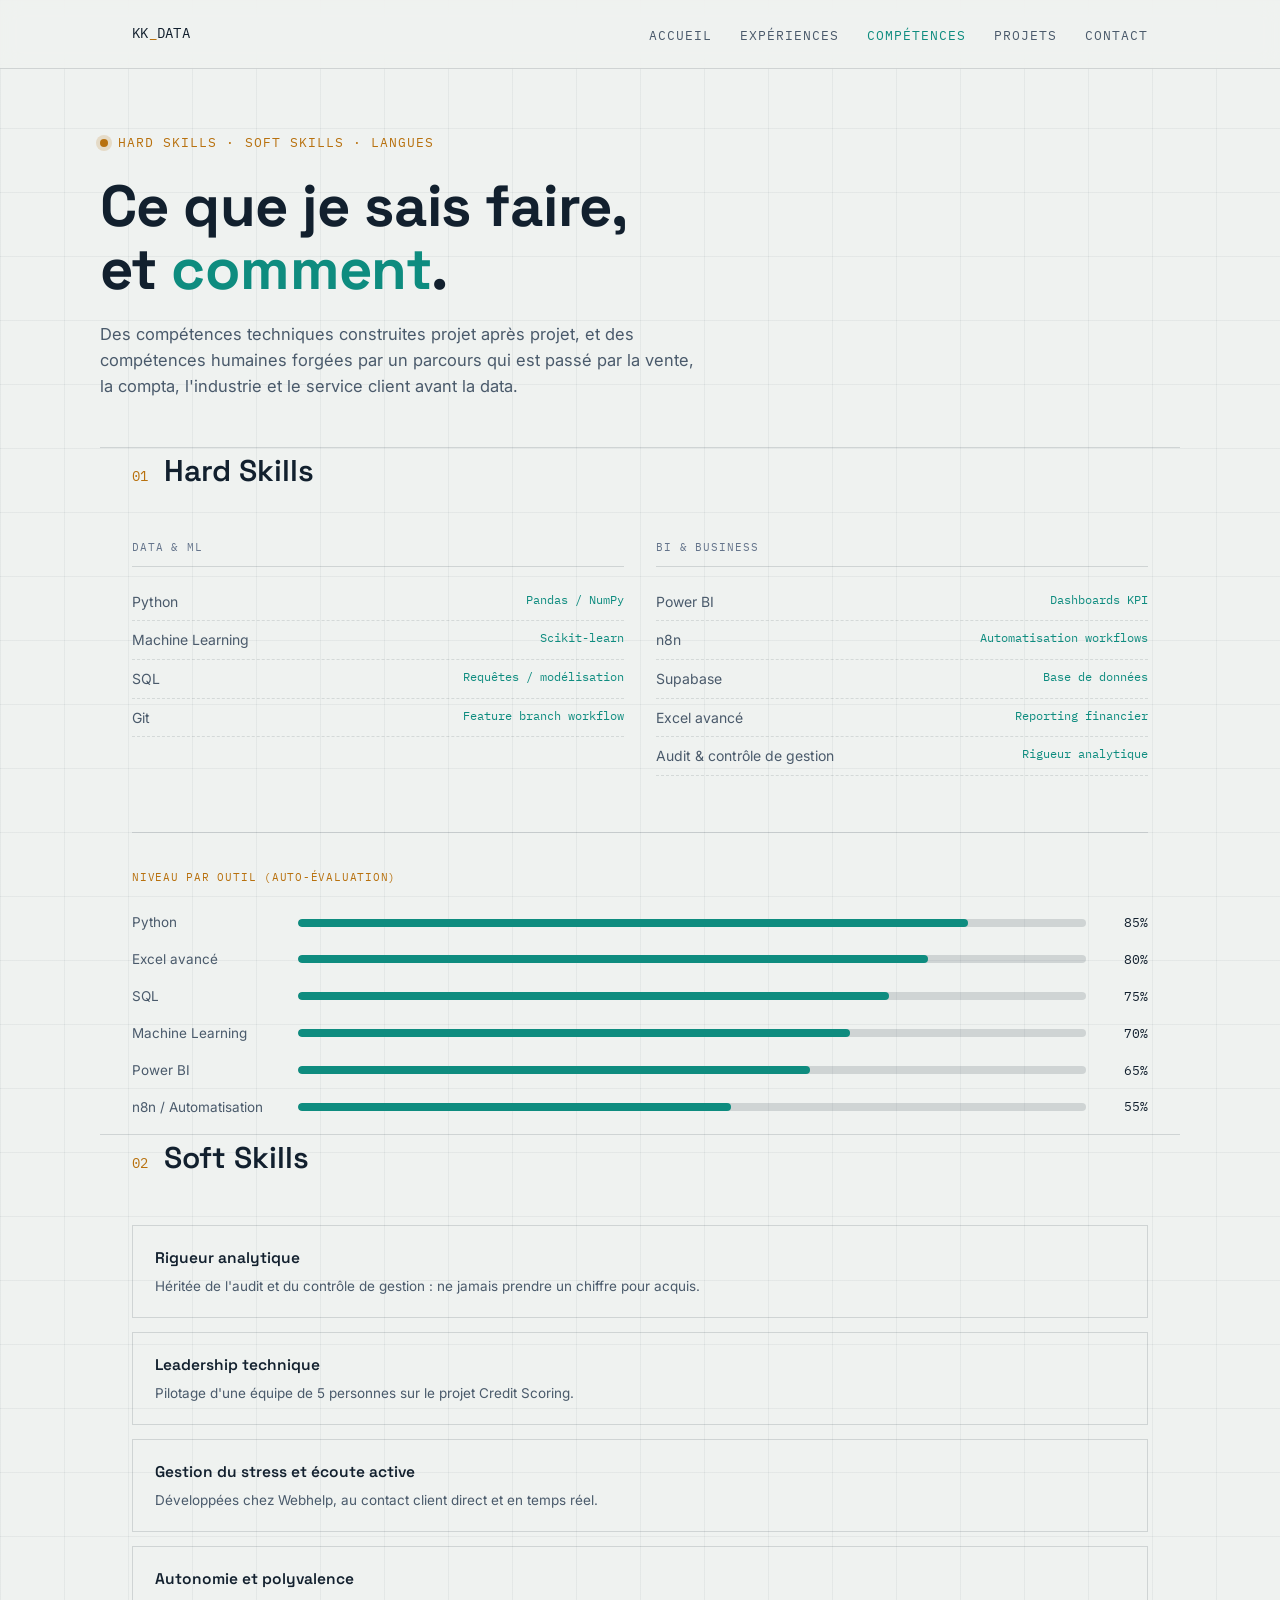
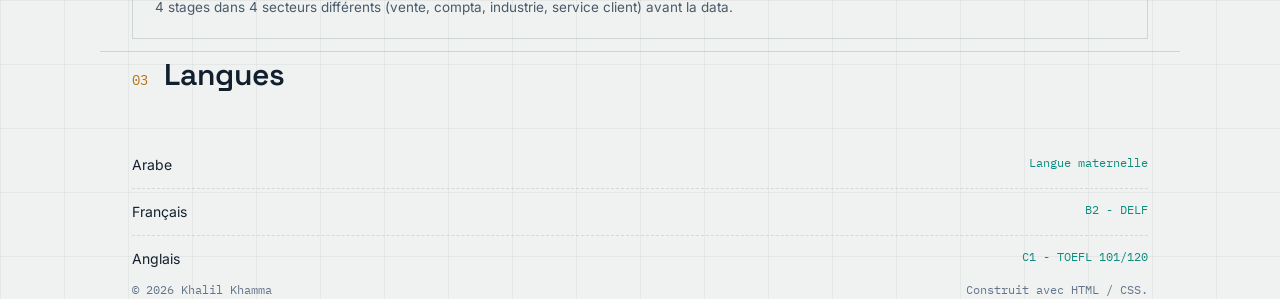
==== competences.html @ c6d3f0e8 "Add files via upload" ====
<!DOCTYPE html>
<html lang="fr">
<head>
<meta charset="UTF-8">
<meta name="viewport" content="width=device-width, initial-scale=1.0">
<meta name="color-scheme" content="light">
<title>Compétences - Khalil Khamma</title>
<link rel="preconnect" href="https://fonts.googleapis.com">
<link rel="preconnect" href="https://fonts.gstatic.com" crossorigin>
<link href="https://fonts.googleapis.com/css2?family=Space+Grotesk:wght@400;500;600;700&family=Inter:wght@400;500;600&family=IBM+Plex+Mono:wght@400;500;600&display=swap" rel="stylesheet">
<link rel="stylesheet" href="styles.css">
</head>
<body>

<header>
  <nav class="wrap">
    <a class="logo" href="index.html">KK<span>_</span>DATA</a>
    <ul class="navlinks">
      <li><a href="index.html">Accueil</a></li>
      <li><a href="experiences.html">Expériences</a></li>
      <li><a href="competences.html" class="active">Compétences</a></li>
      <li><a href="projets.html">Projets</a></li>
      <li><a href="contact.html">Contact</a></li>
    </ul>
  </nav>
</header>

<main>
  <section class="page-hero wrap">
    <div class="eyebrow">Hard skills · Soft skills · Langues</div>
    <h1>Ce que je sais faire,<br>et <span class="accent">comment</span>.</h1>
    <p class="page-sub">Des compétences techniques construites projet après projet, et des compétences humaines forgées par un parcours qui est passé par la vente, la compta, l'industrie et le service client avant la data.</p>
  </section>

  <section class="wrap">
    <div class="sec-head">
      <span class="sec-num">01</span>
      <h2 class="sec-title">Hard Skills</h2>
    </div>
    <div class="skills-grid">
      <div class="skill-col">
        <div class="col-title">Data &amp; ML</div>
        <div class="skill-item"><span>Python</span><span>Pandas / NumPy</span></div>
        <div class="skill-item"><span>Machine Learning</span><span>Scikit-learn</span></div>
        <div class="skill-item"><span>SQL</span><span>Requêtes / modélisation</span></div>
        <div class="skill-item"><span>Git</span><span>Feature branch workflow</span></div>
      </div>
      <div class="skill-col">
        <div class="col-title">BI &amp; Business</div>
        <div class="skill-item"><span>Power BI</span><span>Dashboards KPI</span></div>
        <div class="skill-item"><span>n8n</span><span>Automatisation workflows</span></div>
        <div class="skill-item"><span>Supabase</span><span>Base de données</span></div>
        <div class="skill-item"><span>Excel avancé</span><span>Reporting financier</span></div>
        <div class="skill-item"><span>Audit &amp; contrôle de gestion</span><span>Rigueur analytique</span></div>
      </div>
    </div>

    <div class="skill-chart">
      <div class="chart-label">Niveau par outil (auto-évaluation)</div>
      <div class="chart-row" data-value="85">
        <span class="chart-name">Python</span>
        <div class="chart-track"><div class="chart-fill"></div></div>
        <span class="chart-pct">85%</span>
      </div>
      <div class="chart-row" data-value="80">
        <span class="chart-name">Excel avancé</span>
        <div class="chart-track"><div class="chart-fill"></div></div>
        <span class="chart-pct">80%</span>
      </div>
      <div class="chart-row" data-value="75">
        <span class="chart-name">SQL</span>
        <div class="chart-track"><div class="chart-fill"></div></div>
        <span class="chart-pct">75%</span>
      </div>
      <div class="chart-row" data-value="70">
        <span class="chart-name">Machine Learning</span>
        <div class="chart-track"><div class="chart-fill"></div></div>
        <span class="chart-pct">70%</span>
      </div>
      <div class="chart-row" data-value="65">
        <span class="chart-name">Power BI</span>
        <div class="chart-track"><div class="chart-fill"></div></div>
        <span class="chart-pct">65%</span>
      </div>
      <div class="chart-row" data-value="55">
        <span class="chart-name">n8n / Automatisation</span>
        <div class="chart-track"><div class="chart-fill"></div></div>
        <span class="chart-pct">55%</span>
      </div>
    </div>
  </section>

  <section class="wrap">
    <div class="sec-head">
      <span class="sec-num">02</span>
      <h2 class="sec-title">Soft Skills</h2>
    </div>
    <div class="soft-skills">
      <div class="soft-item">
        <div class="st-title">Rigueur analytique</div>
        <div class="st-desc">Héritée de l'audit et du contrôle de gestion : ne jamais prendre un chiffre pour acquis.</div>
      </div>
      <div class="soft-item">
        <div class="st-title">Leadership technique</div>
        <div class="st-desc">Pilotage d'une équipe de 5 personnes sur le projet Credit Scoring.</div>
      </div>
      <div class="soft-item">
        <div class="st-title">Gestion du stress et écoute active</div>
        <div class="st-desc">Développées chez Webhelp, au contact client direct et en temps réel.</div>
      </div>
      <div class="soft-item">
        <div class="st-title">Autonomie et polyvalence</div>
        <div class="st-desc">4 stages dans 4 secteurs différents (vente, compta, industrie, service client) avant la data.</div>
      </div>
    </div>
  </section>

  <section class="wrap" style="border-bottom:none;">
    <div class="sec-head">
      <span class="sec-num">03</span>
      <h2 class="sec-title">Langues</h2>
    </div>
    <div class="lang-row"><span>Arabe</span><span class="l-level">Langue maternelle</span></div>
    <div class="lang-row"><span>Français</span><span class="l-level">B2 - DELF</span></div>
    <div class="lang-row"><span>Anglais</span><span class="l-level">C1 - TOEFL 101/120</span></div>
  </section>
</main>

<footer class="wrap">
  <span>© 2026 Khalil Khamma</span>
  <span>Construit avec HTML / CSS.</span>
</footer>

<script>
  const chartRows = document.querySelectorAll('.chart-row');
  if ('IntersectionObserver' in window) {
    const observer = new IntersectionObserver((entries) => {
      entries.forEach((entry, i) => {
        if (entry.isIntersecting) {
          const fill = entry.target.querySelector('.chart-fill');
          setTimeout(() => { fill.style.width = entry.target.dataset.value + '%'; }, i * 60);
          observer.unobserve(entry.target);
        }
      });
    }, { threshold: 0.35 });
    chartRows.forEach(row => observer.observe(row));
  } else {
    chartRows.forEach(row => {
      row.querySelector('.chart-fill').style.width = row.dataset.value + '%';
    });
  }
</script>

</body>
</html>
---- styles.css ----
:root{
  --bg:#EFF2F0;
  --ink:#0E1B2C;
  --paper:#12202E;
  --paper-dim:#4A5A6B;
  --line:rgba(16,32,47,0.14);
  --bg-grid:rgba(16,32,47,0.05);
  --teal:#0E8C7F;
  --amber:#B8710E;
  --slate:#64748B;
  --display: 'Space Grotesk', sans-serif;
  --body: 'Inter', sans-serif;
  --mono: 'IBM Plex Mono', monospace;
}

*{box-sizing:border-box; margin:0; padding:0;}

html{scroll-behavior:smooth; color-scheme:light;}

body{
  background:var(--bg);
  color:var(--paper);
  font-family:var(--body);
  line-height:1.55;
  overflow-x:hidden;
  background-image:
    linear-gradient(var(--bg-grid) 1px, transparent 1px),
    linear-gradient(90deg, var(--bg-grid) 1px, transparent 1px);
  background-size: 64px 64px;
}

a{color:inherit;}
::selection{background:var(--teal); color:#fff;}

.wrap{max-width:1080px; margin:0 auto; padding:0 32px;}

/* ---------- NAV ---------- */
header{
  position:sticky; top:0; z-index:50;
  background:rgba(239,242,240,0.88);
  backdrop-filter:blur(10px);
  border-bottom:1px solid var(--line);
}
nav.wrap{display:flex; align-items:center; justify-content:space-between; height:68px;}
.logo{font-family:var(--mono); font-size:14px; letter-spacing:0.02em; color:var(--paper); text-decoration:none;}
.logo span{color:var(--amber);}
.navlinks{display:flex; gap:28px; list-style:none;}
.navlinks a{
  font-family:var(--mono); font-size:12.5px; text-transform:uppercase;
  letter-spacing:0.08em; color:var(--paper-dim); text-decoration:none;
  transition:color .2s ease;
}
.navlinks a:hover, .navlinks a:focus-visible{color:var(--teal);}
.navlinks a.active{color:var(--teal);}
.navlinks a:focus-visible{outline:2px solid var(--teal); outline-offset:4px;}

/* ---------- PAGE HEADER (sections communes) ---------- */
.page-hero{padding:64px 0 48px; border-bottom:1px solid var(--line);}
.eyebrow{
  font-family:var(--mono); font-size:13px; color:var(--amber);
  letter-spacing:0.08em; text-transform:uppercase; margin-bottom:22px;
  display:flex; align-items:center; gap:10px;
}
.eyebrow::before{
  content:''; width:8px; height:8px; border-radius:50%;
  background:var(--amber); box-shadow:0 0 0 4px rgba(184,113,14,0.18);
}
h1{
  font-family:var(--display); font-weight:700;
  font-size:clamp(34px, 5.5vw, 58px);
  line-height:1.08; letter-spacing:-0.01em;
  max-width:820px;
}
h1 .accent{color:var(--teal);}
.page-sub{margin-top:22px; max-width:600px; color:var(--paper-dim); font-size:16.5px;}

.hero-cta{display:flex; gap:16px; margin-top:34px; flex-wrap:wrap;}
.btn{
  font-family:var(--mono); font-size:13px; letter-spacing:0.03em;
  padding:13px 24px; border-radius:2px; text-decoration:none;
  transition:transform .15s ease, background .15s ease, border-color .15s ease;
  display:inline-flex; align-items:center; gap:8px;
}
.btn-primary{background:var(--teal); color:#fff; font-weight:600;}
.btn-primary:hover{transform:translateY(-2px); background:#0B7469;}
.btn-ghost{border:1px solid var(--slate); color:var(--paper);}
.btn-ghost:hover{border-color:var(--teal); color:var(--teal); transform:translateY(-2px);}

/* ---------- KPI DASHBOARD ---------- */
.dash-intro{
  margin-top:48px; margin-bottom:14px;
  font-family:var(--mono); font-size:12px; color:var(--amber);
  text-transform:uppercase; letter-spacing:0.06em;
}
.dash{display:grid; grid-template-columns:repeat(4, 1fr); border:1px solid var(--line);}
.kpi{padding:22px 20px; border-right:1px solid var(--line); display:flex; flex-direction:column;}
.kpi:last-child{border-right:none;}
.kpi .value{font-family:var(--mono); font-weight:600; font-size:30px; color:var(--paper); display:flex; align-items:baseline;}
.kpi .value .unit{font-size:16px; color:var(--teal); margin-left:4px;}
.kpi .kpi-desc{font-family:var(--body); font-size:13px; color:var(--paper-dim); line-height:1.4; margin-top:8px; margin-bottom:auto;}
.kpi .kpi-desc .proj{color:var(--slate); font-size:11.5px;}
.kpi .bar{margin-top:14px; height:4px; background:rgba(16,32,47,0.08); border-radius:2px; overflow:hidden;}
.kpi .bar-fill{height:100%; background:var(--teal); width:0%; transition:width 1.1s cubic-bezier(.2,.8,.2,1);}
@media(prefers-reduced-motion: reduce){ .kpi .bar-fill, .chart-fill{transition:none;} }

/* ---------- FACTS (Quelques faits sur moi) ---------- */
.facts{border:1px solid var(--line); margin-top:56px;}
.facts-head{
  padding:14px 18px; background:rgba(16,32,47,0.035);
  font-family:var(--mono); font-size:11px; letter-spacing:0.08em; text-transform:uppercase;
  color:var(--amber); border-bottom:1px solid var(--line);
}
.fact-row{display:flex; justify-content:space-between; gap:24px; padding:14px 18px; border-bottom:1px solid var(--line); font-size:14px;}
.fact-row:last-child{border-bottom:none;}
.fact-row .k{color:var(--slate); font-family:var(--mono); font-size:12px; min-width:180px;}
.fact-row .v{color:var(--paper); text-align:right;}
@media(max-width:600px){
  .fact-row{flex-direction:column; gap:4px;}
  .fact-row .v{text-align:left;}
}

/* ---------- NAV CARDS (Accueil) ---------- */
.nav-cards{display:grid; grid-template-columns:repeat(3,1fr); gap:2px; margin-top:56px;}
.nav-card{
  border:1px solid var(--line); padding:28px; text-decoration:none; color:var(--paper);
  transition:border-color .2s ease, background .2s ease;
}
.nav-card:hover{border-color:var(--teal); background:rgba(14,140,127,0.05);}
.nav-card .nc-num{font-family:var(--mono); font-size:12px; color:var(--slate);}
.nav-card .nc-title{font-family:var(--display); font-weight:600; font-size:19px; margin-top:10px;}
.nav-card .nc-desc{font-size:13.5px; color:var(--paper-dim); margin-top:8px;}
@media(max-width:760px){ .nav-cards{grid-template-columns:1fr;} }

/* ---------- SECTIONS ---------- */
section{padding:72px 0; border-bottom:1px solid var(--line);}
section:last-of-type{border-bottom:none;}
.sec-head{display:flex; align-items:baseline; gap:16px; margin-bottom:44px;}
.sec-num{font-family:var(--mono); color:var(--amber); font-size:14px;}
.sec-title{font-family:var(--display); font-weight:600; font-size:30px;}

/* ---------- TIMELINE (Expériences) ---------- */
.timeline{display:flex; flex-direction:column; gap:2px;}
.tl-item{border:1px solid var(--line); padding:32px; margin-bottom:16px;}
.tl-head{display:flex; justify-content:space-between; align-items:baseline; flex-wrap:wrap; gap:8px; margin-bottom:16px;}
.tl-role{font-family:var(--display); font-weight:600; font-size:20px;}
.tl-meta{font-family:var(--mono); font-size:12.5px; color:var(--slate);}
.tl-company{font-size:14px; color:var(--teal); margin-bottom:14px; font-family:var(--mono);}
.tl-missions{list-style:none;}
.tl-missions li{
  position:relative; padding-left:18px; margin-bottom:8px; font-size:14.5px; color:var(--paper-dim);
}
.tl-missions li::before{
  content:''; position:absolute; left:0; top:8px; width:5px; height:5px; background:var(--teal); border-radius:50%;
}

/* ---------- SKILLS ---------- */
.skills-grid{display:grid; grid-template-columns:repeat(2,1fr); gap:32px;}
.skill-col .col-title{
  font-family:var(--mono); font-size:11px; color:var(--slate);
  text-transform:uppercase; letter-spacing:0.08em; margin-bottom:16px;
  border-bottom:1px solid var(--line); padding-bottom:10px;
}
.skill-item{display:flex; justify-content:space-between; padding:8px 0; font-size:14px; color:var(--paper-dim); border-bottom:1px dashed rgba(16,32,47,0.12);}
.skill-item span:last-child{font-family:var(--mono); color:var(--teal); font-size:12px;}
@media(max-width:760px){ .skills-grid{grid-template-columns:1fr;} }

.soft-skills{display:flex; flex-direction:column; gap:2px; margin-top:8px;}
.soft-item{border:1px solid var(--line); padding:20px 22px; margin-bottom:12px;}
.soft-item .st-title{font-family:var(--display); font-weight:600; font-size:15.5px; margin-bottom:6px;}
.soft-item .st-desc{font-size:13.5px; color:var(--paper-dim);}

.lang-row{display:flex; justify-content:space-between; padding:12px 0; border-bottom:1px dashed rgba(16,32,47,0.12); font-size:14px;}
.lang-row:last-child{border-bottom:none;}
.lang-row .l-level{font-family:var(--mono); color:var(--teal); font-size:12px;}

/* ---------- SKILLS CHART ---------- */
.skill-chart{margin-top:56px; border-top:1px solid var(--line); padding-top:36px;}
.chart-label{font-family:var(--mono); font-size:11px; color:var(--amber); text-transform:uppercase; letter-spacing:0.07em; margin-bottom:26px;}
.chart-row{display:grid; grid-template-columns:150px 1fr 46px; align-items:center; gap:16px; margin-bottom:16px;}
.chart-name{font-family:var(--body); font-size:13.5px; color:var(--paper-dim);}
.chart-track{height:8px; background:var(--line); border-radius:4px; overflow:hidden;}
.chart-fill{height:100%; background:var(--teal); width:0%; border-radius:4px; transition:width 1.1s cubic-bezier(.2,.8,.2,1);}
.chart-pct{font-family:var(--mono); font-size:12.5px; color:var(--paper); text-align:right;}
@media(max-width:600px){ .chart-row{grid-template-columns:96px 1fr 40px; gap:10px;} .chart-name{font-size:12px;} }

/* ---------- PROJECTS ---------- */
.projects{display:flex; flex-direction:column; gap:2px;}
.project{
  border:1px solid var(--line); padding:36px;
  display:grid; grid-template-columns:64px 1fr auto; gap:28px;
  align-items:start; margin-bottom:16px;
  transition:border-color .2s ease, background .2s ease;
}
.project:hover{border-color:var(--teal); background:rgba(14,140,127,0.05);}
.project-idx{font-family:var(--mono); font-size:13px; color:var(--slate); padding-top:4px;}
.project-title{font-family:var(--display); font-weight:600; font-size:21px; margin-bottom:16px;}
.case-block{margin-bottom:14px; max-width:600px;}
.case-label{display:block; font-family:var(--mono); font-size:10.5px; color:var(--teal); text-transform:uppercase; letter-spacing:0.07em; margin-bottom:4px;}
.case-block p{color:var(--paper-dim); font-size:14px; line-height:1.55;}
.tags{display:flex; flex-wrap:wrap; gap:8px; margin-top:18px;}
.tag{font-family:var(--mono); font-size:11px; color:var(--teal); border:1px solid rgba(14,140,127,0.4); padding:4px 10px; border-radius:2px;}
.project-metric{font-family:var(--mono); text-align:right; min-width:120px;}
.project-metric .num{font-size:26px; font-weight:600; color:var(--amber); display:block;}
.project-metric .cap{font-size:10.5px; color:var(--slate); text-transform:uppercase; letter-spacing:0.05em;}
@media(max-width:760px){
  .project{grid-template-columns:1fr; margin-bottom:24px; padding:28px 24px;}
  .project-metric{text-align:left; margin-top:4px;}
}

/* ---------- CONTACT ---------- */
.contact-inner{display:flex; justify-content:space-between; align-items:flex-end; flex-wrap:wrap; gap:32px;}
.contact-inner h2{font-family:var(--display); font-weight:700; font-size:clamp(28px,4.5vw,42px); max-width:520px; line-height:1.1;}
.contact-inner h2 .accent{color:var(--teal);}
.contact-links{display:flex; flex-direction:column; gap:14px; font-family:var(--mono); font-size:14px;}
.contact-links a{text-decoration:none; color:var(--paper-dim); transition:color .2s ease;}
.contact-links a:hover{color:var(--teal);}
.contact-links a:focus-visible{outline:2px solid var(--teal); outline-offset:4px;}
.contact-links .k{color:var(--slate); font-size:11px; text-transform:uppercase; letter-spacing:0.06em; display:block; margin-bottom:2px;}

footer{padding:28px 0; font-family:var(--mono); font-size:11.5px; color:var(--slate); display:flex; justify-content:space-between; flex-wrap:wrap; gap:8px;}

@media(max-width:700px){
  .dash{grid-template-columns:repeat(2,1fr);}
  .kpi:nth-child(2){border-right:none;}
  .kpi:nth-child(3), .kpi:nth-child(4){border-top:1px solid var(--line);}
  .kpi{padding:20px 16px;}
  .wrap{padding:0 20px;}
  .navlinks{display:none;}
  section{padding:56px 0;}
  .sec-head{margin-bottom:32px;}
}
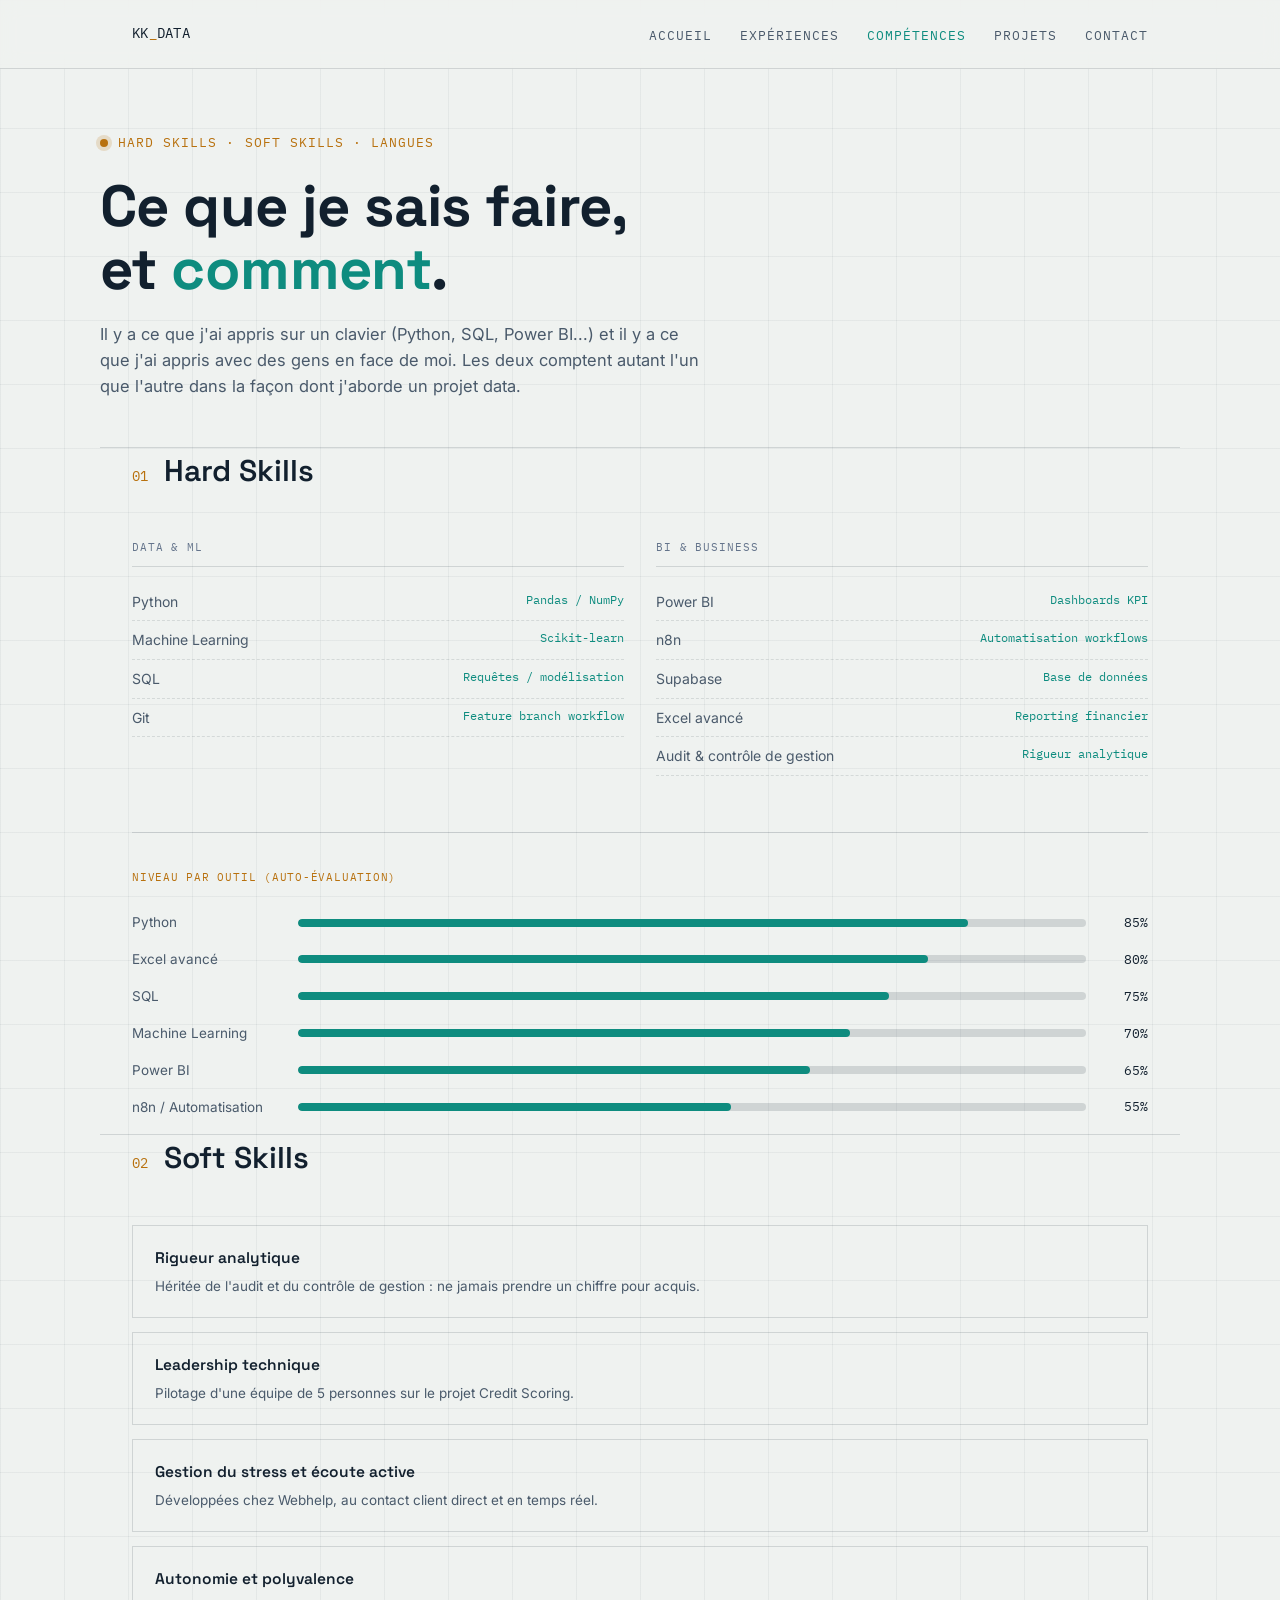
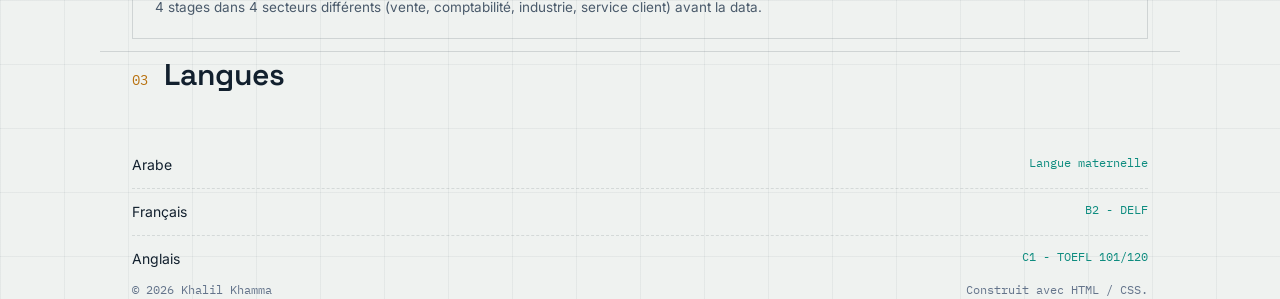
==== commit 497bec17: "Add files via upload" ====
--- a/competences.html
+++ b/competences.html
@@ -29,7 +29,7 @@
   <section class="page-hero wrap">
     <div class="eyebrow">Hard skills · Soft skills · Langues</div>
     <h1>Ce que je sais faire,<br>et <span class="accent">comment</span>.</h1>
-    <p class="page-sub">Des compétences techniques construites projet après projet, et des compétences humaines forgées par un parcours qui est passé par la vente, la compta, l'industrie et le service client avant la data.</p>
+    <p class="page-sub">Il y a ce que j'ai appris sur un clavier (Python, SQL, Power BI...) et il y a ce que j'ai appris avec des gens en face de moi. Les deux comptent autant l'un que l'autre dans la façon dont j'aborde un projet data.</p>
   </section>
 
   <section class="wrap">
@@ -110,7 +110,7 @@
       </div>
       <div class="soft-item">
         <div class="st-title">Autonomie et polyvalence</div>
-        <div class="st-desc">4 stages dans 4 secteurs différents (vente, compta, industrie, service client) avant la data.</div>
+        <div class="st-desc">4 stages dans 4 secteurs différents (vente, comptabilité, industrie, service client) avant la data.</div>
       </div>
     </div>
   </section>
